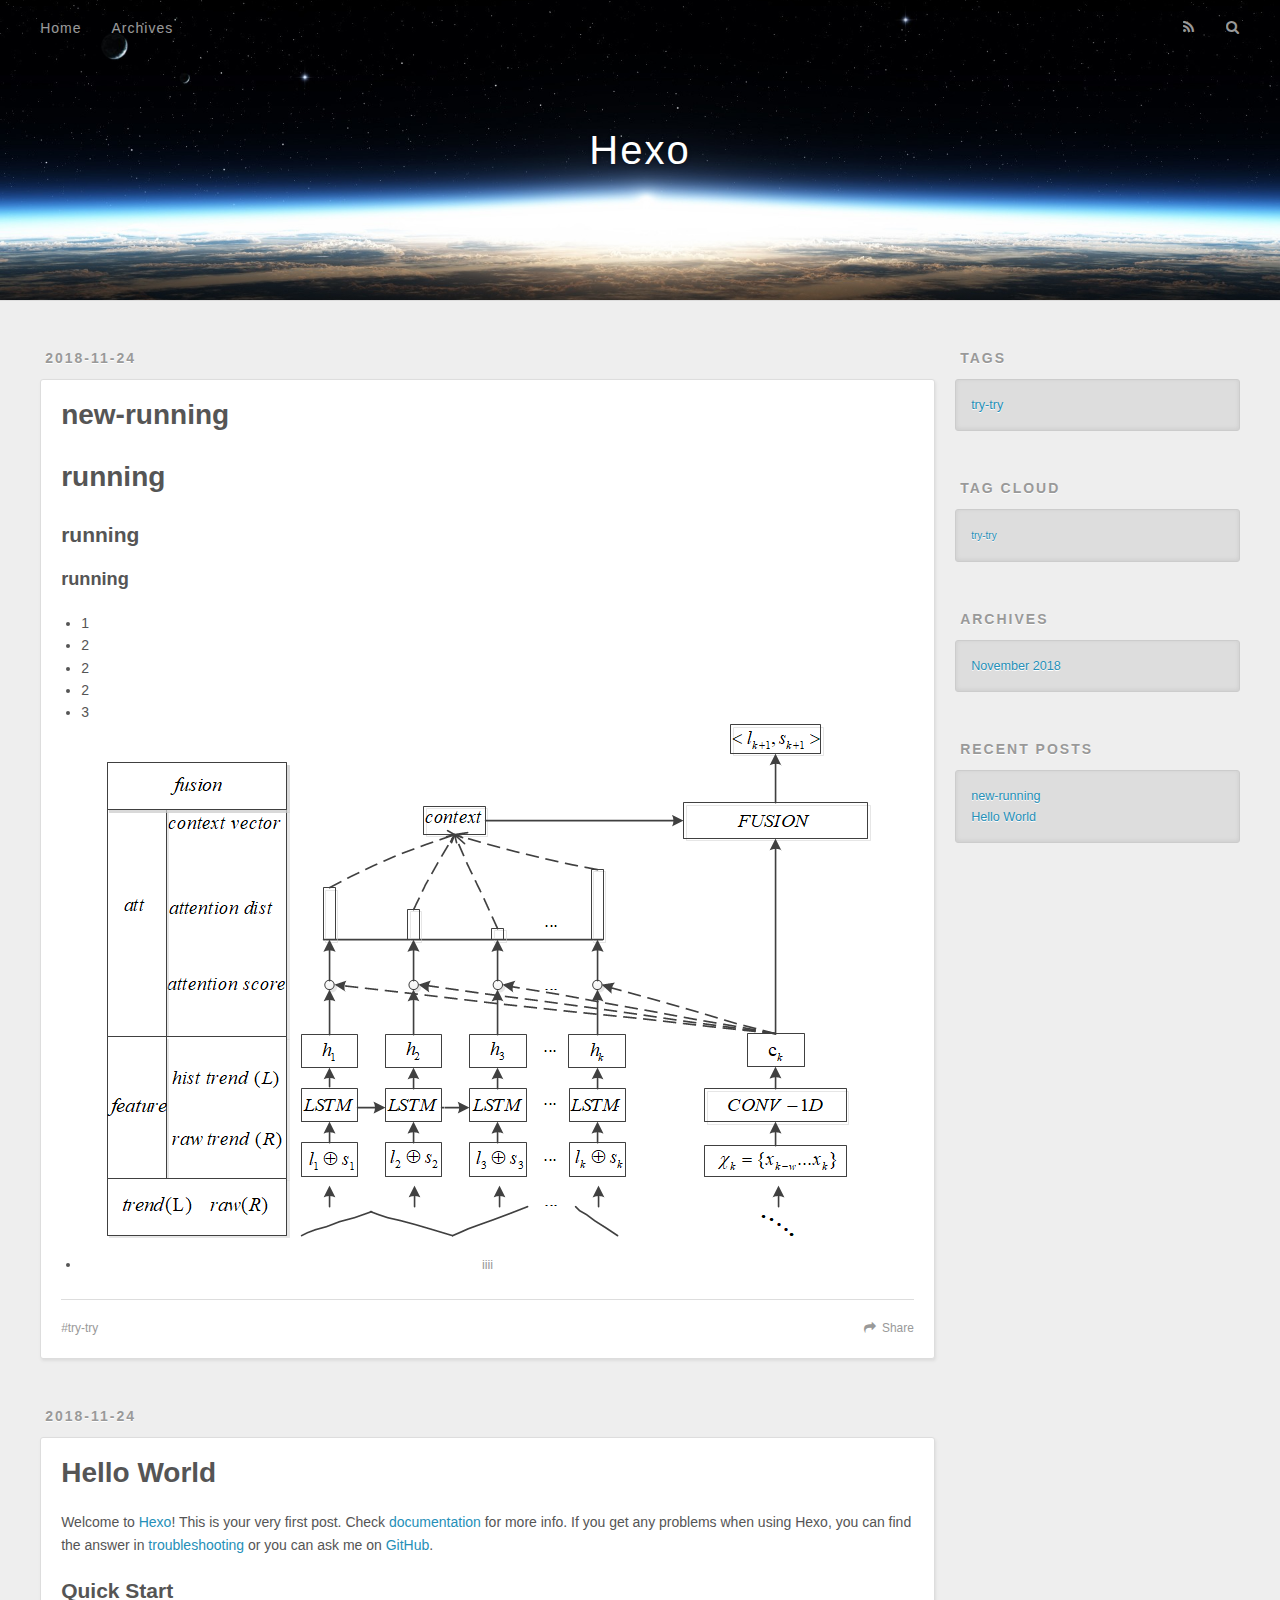
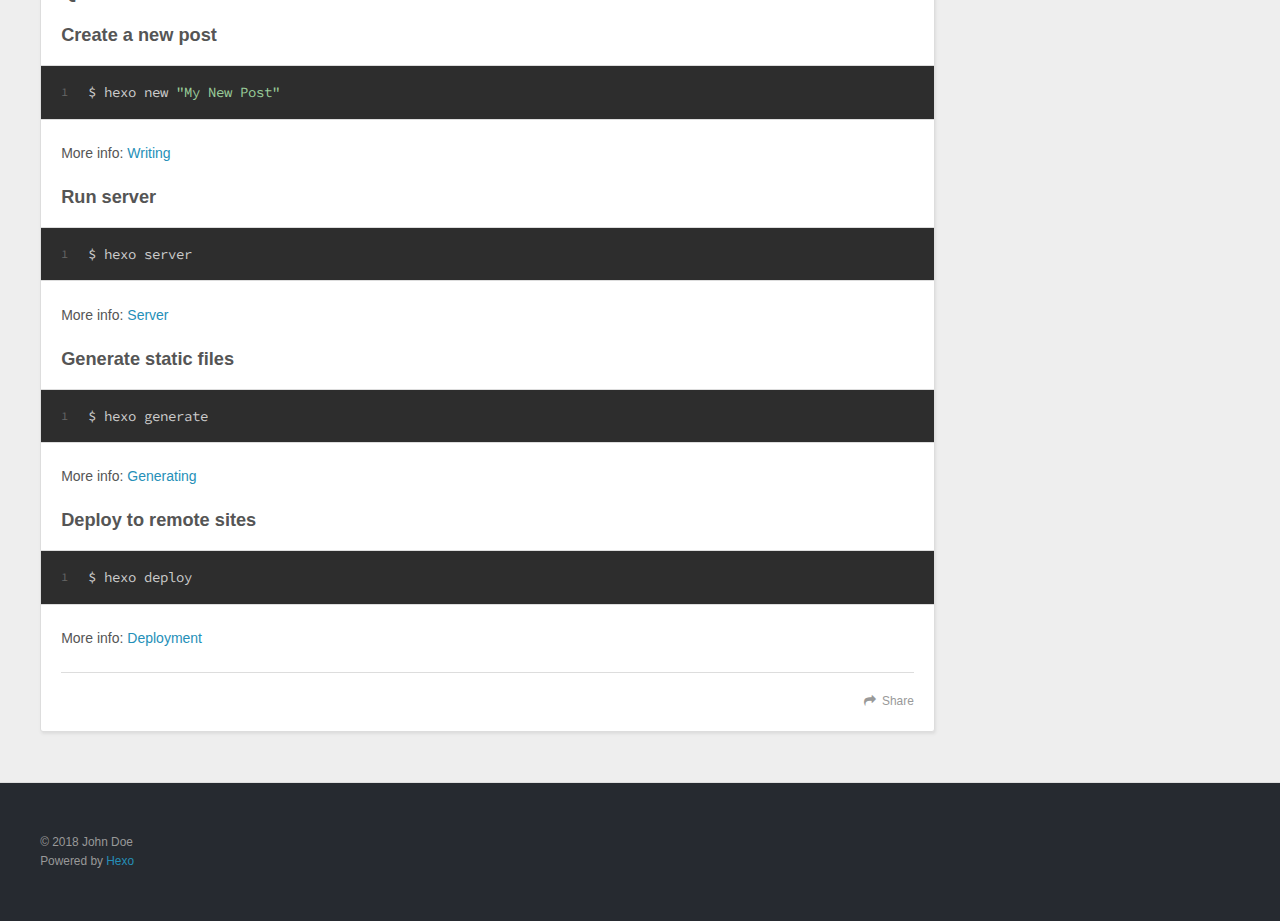
==== index.html @ 644a889e "Site updated: 2018-11-24 15:01:43" ====
<!DOCTYPE html>
<html>
<head><meta name="generator" content="Hexo 3.8.0">
  <meta charset="utf-8">
  

  
  <title>Hexo</title>
  <meta name="viewport" content="width=device-width, initial-scale=1, maximum-scale=1">
  <meta property="og:type" content="website">
<meta property="og:title" content="Hexo">
<meta property="og:url" content="http://yoursite.com/index.html">
<meta property="og:site_name" content="Hexo">
<meta property="og:locale" content="default">
<meta name="twitter:card" content="summary">
<meta name="twitter:title" content="Hexo">
  
    <link rel="alternate" href="/atom.xml" title="Hexo" type="application/atom+xml">
  
  
    <link rel="icon" href="/favicon.png">
  
  
    <link href="//fonts.googleapis.com/css?family=Source+Code+Pro" rel="stylesheet" type="text/css">
  
  <link rel="stylesheet" href="/css/style.css">
</head>
</html>
<body>
  <div id="container">
    <div id="wrap">
      <header id="header">
  <div id="banner"></div>
  <div id="header-outer" class="outer">
    <div id="header-title" class="inner">
      <h1 id="logo-wrap">
        <a href="/" id="logo">Hexo</a>
      </h1>
      
    </div>
    <div id="header-inner" class="inner">
      <nav id="main-nav">
        <a id="main-nav-toggle" class="nav-icon"></a>
        
          <a class="main-nav-link" href="/">Home</a>
        
          <a class="main-nav-link" href="/archives">Archives</a>
        
      </nav>
      <nav id="sub-nav">
        
          <a id="nav-rss-link" class="nav-icon" href="/atom.xml" title="RSS Feed"></a>
        
        <a id="nav-search-btn" class="nav-icon" title="Search"></a>
      </nav>
      <div id="search-form-wrap">
        <form action="//google.com/search" method="get" accept-charset="UTF-8" class="search-form"><input type="search" name="q" class="search-form-input" placeholder="Search"><button type="submit" class="search-form-submit">&#xF002;</button><input type="hidden" name="sitesearch" value="http://yoursite.com"></form>
      </div>
    </div>
  </div>
</header>
      <div class="outer">
        <section id="main">
  
    <article id="post-new-running" class="article article-type-post" itemscope="" itemprop="blogPost">
  <div class="article-meta">
    <a href="/2018/11/24/new-running/" class="article-date">
  <time datetime="2018-11-24T06:14:27.000Z" itemprop="datePublished">2018-11-24</time>
</a>
    
  </div>
  <div class="article-inner">
    
    
      <header class="article-header">
        
  
    <h1 itemprop="name">
      <a class="article-title" href="/2018/11/24/new-running/">new-running</a>
    </h1>
  

      </header>
    
    <div class="article-entry" itemprop="articleBody">
      
        <h1 id="running"><a href="#running" class="headerlink" title="running"></a>running</h1><h2 id="running-1"><a href="#running-1" class="headerlink" title="running"></a>running</h2><h3 id="running-2"><a href="#running-2" class="headerlink" title="running"></a>running</h3><ul>
<li>1</li>
<li>2</li>
<li>2</li>
<li>2</li>
<li>3</li>
<li><img src="/2018/11/24/new-running/att.png" alt="iiii"></li>
</ul>

      
    </div>
    <footer class="article-footer">
      <a data-url="http://yoursite.com/2018/11/24/new-running/" data-id="cjov2umuz0001p4ugz2yi3g2b" class="article-share-link">Share</a>
      
      
  <ul class="article-tag-list"><li class="article-tag-list-item"><a class="article-tag-list-link" href="/tags/try-try/">try-try</a></li></ul>

    </footer>
  </div>
  
</article>


  
    <article id="post-hello-world" class="article article-type-post" itemscope="" itemprop="blogPost">
  <div class="article-meta">
    <a href="/2018/11/24/hello-world/" class="article-date">
  <time datetime="2018-11-24T05:50:45.424Z" itemprop="datePublished">2018-11-24</time>
</a>
    
  </div>
  <div class="article-inner">
    
    
      <header class="article-header">
        
  
    <h1 itemprop="name">
      <a class="article-title" href="/2018/11/24/hello-world/">Hello World</a>
    </h1>
  

      </header>
    
    <div class="article-entry" itemprop="articleBody">
      
        <p>Welcome to <a href="https://hexo.io/" target="_blank" rel="noopener">Hexo</a>! This is your very first post. Check <a href="https://hexo.io/docs/" target="_blank" rel="noopener">documentation</a> for more info. If you get any problems when using Hexo, you can find the answer in <a href="https://hexo.io/docs/troubleshooting.html" target="_blank" rel="noopener">troubleshooting</a> or you can ask me on <a href="https://github.com/hexojs/hexo/issues" target="_blank" rel="noopener">GitHub</a>.</p>
<h2 id="Quick-Start"><a href="#Quick-Start" class="headerlink" title="Quick Start"></a>Quick Start</h2><h3 id="Create-a-new-post"><a href="#Create-a-new-post" class="headerlink" title="Create a new post"></a>Create a new post</h3><figure class="highlight bash"><table><tr><td class="gutter"><pre><span class="line">1</span><br></pre></td><td class="code"><pre><span class="line">$ hexo new <span class="string">"My New Post"</span></span><br></pre></td></tr></table></figure>
<p>More info: <a href="https://hexo.io/docs/writing.html" target="_blank" rel="noopener">Writing</a></p>
<h3 id="Run-server"><a href="#Run-server" class="headerlink" title="Run server"></a>Run server</h3><figure class="highlight bash"><table><tr><td class="gutter"><pre><span class="line">1</span><br></pre></td><td class="code"><pre><span class="line">$ hexo server</span><br></pre></td></tr></table></figure>
<p>More info: <a href="https://hexo.io/docs/server.html" target="_blank" rel="noopener">Server</a></p>
<h3 id="Generate-static-files"><a href="#Generate-static-files" class="headerlink" title="Generate static files"></a>Generate static files</h3><figure class="highlight bash"><table><tr><td class="gutter"><pre><span class="line">1</span><br></pre></td><td class="code"><pre><span class="line">$ hexo generate</span><br></pre></td></tr></table></figure>
<p>More info: <a href="https://hexo.io/docs/generating.html" target="_blank" rel="noopener">Generating</a></p>
<h3 id="Deploy-to-remote-sites"><a href="#Deploy-to-remote-sites" class="headerlink" title="Deploy to remote sites"></a>Deploy to remote sites</h3><figure class="highlight bash"><table><tr><td class="gutter"><pre><span class="line">1</span><br></pre></td><td class="code"><pre><span class="line">$ hexo deploy</span><br></pre></td></tr></table></figure>
<p>More info: <a href="https://hexo.io/docs/deployment.html" target="_blank" rel="noopener">Deployment</a></p>

      
    </div>
    <footer class="article-footer">
      <a data-url="http://yoursite.com/2018/11/24/hello-world/" data-id="cjov2umuv0000p4ugp56ipy16" class="article-share-link">Share</a>
      
      
    </footer>
  </div>
  
</article>


  


</section>
        
          <aside id="sidebar">
  
    

  
    
  <div class="widget-wrap">
    <h3 class="widget-title">Tags</h3>
    <div class="widget">
      <ul class="tag-list"><li class="tag-list-item"><a class="tag-list-link" href="/tags/try-try/">try-try</a></li></ul>
    </div>
  </div>


  
    
  <div class="widget-wrap">
    <h3 class="widget-title">Tag Cloud</h3>
    <div class="widget tagcloud">
      <a href="/tags/try-try/" style="font-size: 10px;">try-try</a>
    </div>
  </div>

  
    
  <div class="widget-wrap">
    <h3 class="widget-title">Archives</h3>
    <div class="widget">
      <ul class="archive-list"><li class="archive-list-item"><a class="archive-list-link" href="/archives/2018/11/">November 2018</a></li></ul>
    </div>
  </div>


  
    
  <div class="widget-wrap">
    <h3 class="widget-title">Recent Posts</h3>
    <div class="widget">
      <ul>
        
          <li>
            <a href="/2018/11/24/new-running/">new-running</a>
          </li>
        
          <li>
            <a href="/2018/11/24/hello-world/">Hello World</a>
          </li>
        
      </ul>
    </div>
  </div>

  
</aside>
        
      </div>
      <footer id="footer">
  
  <div class="outer">
    <div id="footer-info" class="inner">
      &copy; 2018 John Doe<br>
      Powered by <a href="http://hexo.io/" target="_blank">Hexo</a>
    </div>
  </div>
</footer>
    </div>
    <nav id="mobile-nav">
  
    <a href="/" class="mobile-nav-link">Home</a>
  
    <a href="/archives" class="mobile-nav-link">Archives</a>
  
</nav>
    

<script src="//ajax.googleapis.com/ajax/libs/jquery/2.0.3/jquery.min.js"></script>


  <link rel="stylesheet" href="/fancybox/jquery.fancybox.css">
  <script src="/fancybox/jquery.fancybox.pack.js"></script>


<script src="/js/script.js"></script>



  </div>
</body>
</html>
---- css/style.css ----
body {
  width: 100%;
}
body:before,
body:after {
  content: "";
  display: table;
}
body:after {
  clear: both;
}
html,
body,
div,
span,
applet,
object,
iframe,
h1,
h2,
h3,
h4,
h5,
h6,
p,
blockquote,
pre,
a,
abbr,
acronym,
address,
big,
cite,
code,
del,
dfn,
em,
img,
ins,
kbd,
q,
s,
samp,
small,
strike,
strong,
sub,
sup,
tt,
var,
dl,
dt,
dd,
ol,
ul,
li,
fieldset,
form,
label,
legend,
table,
caption,
tbody,
tfoot,
thead,
tr,
th,
td {
  margin: 0;
  padding: 0;
  border: 0;
  outline: 0;
  font-weight: inherit;
  font-style: inherit;
  font-family: inherit;
  font-size: 100%;
  vertical-align: baseline;
}
body {
  line-height: 1;
  color: #000;
  background: #fff;
}
ol,
ul {
  list-style: none;
}
table {
  border-collapse: separate;
  border-spacing: 0;
  vertical-align: middle;
}
caption,
th,
td {
  text-align: left;
  font-weight: normal;
  vertical-align: middle;
}
a img {
  border: none;
}
input,
button {
  margin: 0;
  padding: 0;
}
input::-moz-focus-inner,
button::-moz-focus-inner {
  border: 0;
  padding: 0;
}
@font-face {
  font-family: FontAwesome;
  font-style: normal;
  font-weight: normal;
  src: url("fonts/fontawesome-webfont.eot?v=#4.0.3");
  src: url("fonts/fontawesome-webfont.eot?#iefix&v=#4.0.3") format("embedded-opentype"), url("fonts/fontawesome-webfont.woff?v=#4.0.3") format("woff"), url("fonts/fontawesome-webfont.ttf?v=#4.0.3") format("truetype"), url("fonts/fontawesome-webfont.svg#fontawesomeregular?v=#4.0.3") format("svg");
}
html,
body,
#container {
  height: 100%;
}
body {
  background: #eee;
  font: 14px -apple-system, BlinkMacSystemFont, "Segoe UI", "Roboto", "Oxygen", "Ubuntu", "Cantarell", "Fira Sans", "Droid Sans", "Helvetica Neue", sans-serif;
  -webkit-text-size-adjust: 100%;
}
.outer {
  max-width: 1220px;
  margin: 0 auto;
  padding: 0 20px;
}
.outer:before,
.outer:after {
  content: "";
  display: table;
}
.outer:after {
  clear: both;
}
.inner {
  display: inline;
  float: left;
  width: 98.33333333333333%;
  margin: 0 0.833333333333333%;
}
.left,
.alignleft {
  float: left;
}
.right,
.alignright {
  float: right;
}
.clear {
  clear: both;
}
#container {
  position: relative;
}
.mobile-nav-on {
  overflow: hidden;
}
#wrap {
  height: 100%;
  width: 100%;
  position: absolute;
  top: 0;
  left: 0;
  -webkit-transition: 0.2s ease-out;
  -moz-transition: 0.2s ease-out;
  -ms-transition: 0.2s ease-out;
  transition: 0.2s ease-out;
  z-index: 1;
  background: #eee;
}
.mobile-nav-on #wrap {
  left: 280px;
}
@media screen and (min-width: 768px) {
  #main {
    display: inline;
    float: left;
    width: 73.33333333333333%;
    margin: 0 0.833333333333333%;
  }
}
.article-date,
.article-category-link,
.archive-year,
.widget-title {
  text-decoration: none;
  text-transform: uppercase;
  letter-spacing: 2px;
  color: #999;
  margin-bottom: 1em;
  margin-left: 5px;
  line-height: 1em;
  text-shadow: 0 1px #fff;
  font-weight: bold;
}
.article-inner,
.archive-article-inner {
  background: #fff;
  -webkit-box-shadow: 1px 2px 3px #ddd;
  box-shadow: 1px 2px 3px #ddd;
  border: 1px solid #ddd;
  border-radius: 3px;
}
.article-entry h1,
.widget h1 {
  font-size: 2em;
}
.article-entry h2,
.widget h2 {
  font-size: 1.5em;
}
.article-entry h3,
.widget h3 {
  font-size: 1.3em;
}
.article-entry h4,
.widget h4 {
  font-size: 1.2em;
}
.article-entry h5,
.widget h5 {
  font-size: 1em;
}
.article-entry h6,
.widget h6 {
  font-size: 1em;
  color: #999;
}
.article-entry hr,
.widget hr {
  border: 1px dashed #ddd;
}
.article-entry strong,
.widget strong {
  font-weight: bold;
}
.article-entry em,
.widget em,
.article-entry cite,
.widget cite {
  font-style: italic;
}
.article-entry sup,
.widget sup,
.article-entry sub,
.widget sub {
  font-size: 0.75em;
  line-height: 0;
  position: relative;
  vertical-align: baseline;
}
.article-entry sup,
.widget sup {
  top: -0.5em;
}
.article-entry sub,
.widget sub {
  bottom: -0.2em;
}
.article-entry small,
.widget small {
  font-size: 0.85em;
}
.article-entry acronym,
.widget acronym,
.article-entry abbr,
.widget abbr {
  border-bottom: 1px dotted;
}
.article-entry ul,
.widget ul,
.article-entry ol,
.widget ol,
.article-entry dl,
.widget dl {
  margin: 0 20px;
  line-height: 1.6em;
}
.article-entry ul ul,
.widget ul ul,
.article-entry ol ul,
.widget ol ul,
.article-entry ul ol,
.widget ul ol,
.article-entry ol ol,
.widget ol ol {
  margin-top: 0;
  margin-bottom: 0;
}
.article-entry ul,
.widget ul {
  list-style: disc;
}
.article-entry ol,
.widget ol {
  list-style: decimal;
}
.article-entry dt,
.widget dt {
  font-weight: bold;
}
#header {
  height: 300px;
  position: relative;
  border-bottom: 1px solid #ddd;
}
#header:before,
#header:after {
  content: "";
  position: absolute;
  left: 0;
  right: 0;
  height: 40px;
}
#header:before {
  top: 0;
  background: -webkit-linear-gradient(rgba(0,0,0,0.2), transparent);
  background: -moz-linear-gradient(rgba(0,0,0,0.2), transparent);
  background: -ms-linear-gradient(rgba(0,0,0,0.2), transparent);
  background: linear-gradient(rgba(0,0,0,0.2), transparent);
}
#header:after {
  bottom: 0;
  background: -webkit-linear-gradient(transparent, rgba(0,0,0,0.2));
  background: -moz-linear-gradient(transparent, rgba(0,0,0,0.2));
  background: -ms-linear-gradient(transparent, rgba(0,0,0,0.2));
  background: linear-gradient(transparent, rgba(0,0,0,0.2));
}
#header-outer {
  height: 100%;
  position: relative;
}
#header-inner {
  position: relative;
  overflow: hidden;
}
#banner {
  position: absolute;
  top: 0;
  left: 0;
  width: 100%;
  height: 100%;
  background: url("images/banner.jpg") center #000;
  -webkit-background-size: cover;
  -moz-background-size: cover;
  background-size: cover;
  z-index: -1;
}
#header-title {
  text-align: center;
  height: 40px;
  position: absolute;
  top: 50%;
  left: 0;
  margin-top: -20px;
}
#logo,
#subtitle {
  text-decoration: none;
  color: #fff;
  font-weight: 300;
  text-shadow: 0 1px 4px rgba(0,0,0,0.3);
}
#logo {
  font-size: 40px;
  line-height: 40px;
  letter-spacing: 2px;
}
#subtitle {
  font-size: 16px;
  line-height: 16px;
  letter-spacing: 1px;
}
#subtitle-wrap {
  margin-top: 16px;
}
#main-nav {
  float: left;
  margin-left: -15px;
}
.nav-icon,
.main-nav-link {
  float: left;
  color: #fff;
  opacity: 0.6;
  text-decoration: none;
  text-shadow: 0 1px rgba(0,0,0,0.2);
  -webkit-transition: opacity 0.2s;
  -moz-transition: opacity 0.2s;
  -ms-transition: opacity 0.2s;
  transition: opacity 0.2s;
  display: block;
  padding: 20px 15px;
}
.nav-icon:hover,
.main-nav-link:hover {
  opacity: 1;
}
.nav-icon {
  font-family: FontAwesome;
  text-align: center;
  font-size: 14px;
  width: 14px;
  height: 14px;
  padding: 20px 15px;
  position: relative;
  cursor: pointer;
}
.main-nav-link {
  font-weight: 300;
  letter-spacing: 1px;
}
@media screen and (max-width: 479px) {
  .main-nav-link {
    display: none;
  }
}
#main-nav-toggle {
  display: none;
}
#main-nav-toggle:before {
  content: "\f0c9";
}
@media screen and (max-width: 479px) {
  #main-nav-toggle {
    display: block;
  }
}
#sub-nav {
  float: right;
  margin-right: -15px;
}
#nav-rss-link:before {
  content: "\f09e";
}
#nav-search-btn:before {
  content: "\f002";
}
#search-form-wrap {
  position: absolute;
  top: 15px;
  width: 150px;
  height: 30px;
  right: -150px;
  opacity: 0;
  -webkit-transition: 0.2s ease-out;
  -moz-transition: 0.2s ease-out;
  -ms-transition: 0.2s ease-out;
  transition: 0.2s ease-out;
}
#search-form-wrap.on {
  opacity: 1;
  right: 0;
}
@media screen and (max-width: 479px) {
  #search-form-wrap {
    width: 100%;
    right: -100%;
  }
}
.search-form {
  position: absolute;
  top: 0;
  left: 0;
  right: 0;
  background: #fff;
  padding: 5px 15px;
  border-radius: 15px;
  -webkit-box-shadow: 0 0 10px rgba(0,0,0,0.3);
  box-shadow: 0 0 10px rgba(0,0,0,0.3);
}
.search-form-input {
  border: none;
  background: none;
  color: #555;
  width: 100%;
  font: 13px -apple-system, BlinkMacSystemFont, "Segoe UI", "Roboto", "Oxygen", "Ubuntu", "Cantarell", "Fira Sans", "Droid Sans", "Helvetica Neue", sans-serif;
  outline: none;
}
.search-form-input::-webkit-search-results-decoration,
.search-form-input::-webkit-search-cancel-button {
  -webkit-appearance: none;
}
.search-form-submit {
  position: absolute;
  top: 50%;
  right: 10px;
  margin-top: -7px;
  font: 13px FontAwesome;
  border: none;
  background: none;
  color: #bbb;
  cursor: pointer;
}
.search-form-submit:hover,
.search-form-submit:focus {
  color: #777;
}
.article {
  margin: 50px 0;
}
.article-inner {
  overflow: hidden;
}
.article-meta:before,
.article-meta:after {
  content: "";
  display: table;
}
.article-meta:after {
  clear: both;
}
.article-date {
  float: left;
}
.article-category {
  float: left;
  line-height: 1em;
  color: #ccc;
  text-shadow: 0 1px #fff;
  margin-left: 8px;
}
.article-category:before {
  content: "\2022";
}
.article-category-link {
  margin: 0 12px 1em;
}
.article-header {
  padding: 20px 20px 0;
}
.article-title {
  text-decoration: none;
  font-size: 2em;
  font-weight: bold;
  color: #555;
  line-height: 1.1em;
  -webkit-transition: color 0.2s;
  -moz-transition: color 0.2s;
  -ms-transition: color 0.2s;
  transition: color 0.2s;
}
a.article-title:hover {
  color: #258fb8;
}
.article-entry {
  color: #555;
  padding: 0 20px;
}
.article-entry:before,
.article-entry:after {
  content: "";
  display: table;
}
.article-entry:after {
  clear: both;
}
.article-entry p,
.article-entry table {
  line-height: 1.6em;
  margin: 1.6em 0;
}
.article-entry h1,
.article-entry h2,
.article-entry h3,
.article-entry h4,
.article-entry h5,
.article-entry h6 {
  font-weight: bold;
}
.article-entry h1,
.article-entry h2,
.article-entry h3,
.article-entry h4,
.article-entry h5,
.article-entry h6 {
  line-height: 1.1em;
  margin: 1.1em 0;
}
.article-entry a {
  color: #258fb8;
  text-decoration: none;
}
.article-entry a:hover {
  text-decoration: underline;
}
.article-entry ul,
.article-entry ol,
.article-entry dl {
  margin-top: 1.6em;
  margin-bottom: 1.6em;
}
.article-entry img,
.article-entry video {
  max-width: 100%;
  height: auto;
  display: block;
  margin: auto;
}
.article-entry iframe {
  border: none;
}
.article-entry table {
  width: 100%;
  border-collapse: collapse;
  border-spacing: 0;
}
.article-entry th {
  font-weight: bold;
  border-bottom: 3px solid #ddd;
  padding-bottom: 0.5em;
}
.article-entry td {
  border-bottom: 1px solid #ddd;
  padding: 10px 0;
}
.article-entry blockquote {
  font-family: Georgia, "Times New Roman", serif;
  font-size: 1.4em;
  margin: 1.6em 20px;
  text-align: center;
}
.article-entry blockquote footer {
  font-size: 14px;
  margin: 1.6em 0;
  font-family: -apple-system, BlinkMacSystemFont, "Segoe UI", "Roboto", "Oxygen", "Ubuntu", "Cantarell", "Fira Sans", "Droid Sans", "Helvetica Neue", sans-serif;
}
.article-entry blockquote footer cite:before {
  content: "—";
  padding: 0 0.5em;
}
.article-entry .pullquote {
  text-align: left;
  width: 45%;
  margin: 0;
}
.article-entry .pullquote.left {
  margin-left: 0.5em;
  margin-right: 1em;
}
.article-entry .pullquote.right {
  margin-right: 0.5em;
  margin-left: 1em;
}
.article-entry .caption {
  color: #999;
  display: block;
  font-size: 0.9em;
  margin-top: 0.5em;
  position: relative;
  text-align: center;
}
.article-entry .video-container {
  position: relative;
  padding-top: 56.25%;
  height: 0;
  overflow: hidden;
}
.article-entry .video-container iframe,
.article-entry .video-container object,
.article-entry .video-container embed {
  position: absolute;
  top: 0;
  left: 0;
  width: 100%;
  height: 100%;
  margin-top: 0;
}
.article-more-link a {
  display: inline-block;
  line-height: 1em;
  padding: 6px 15px;
  border-radius: 15px;
  background: #eee;
  color: #999;
  text-shadow: 0 1px #fff;
  text-decoration: none;
}
.article-more-link a:hover {
  background: #258fb8;
  color: #fff;
  text-decoration: none;
  text-shadow: 0 1px #1e7293;
}
.article-footer {
  font-size: 0.85em;
  line-height: 1.6em;
  border-top: 1px solid #ddd;
  padding-top: 1.6em;
  margin: 0 20px 20px;
}
.article-footer:before,
.article-footer:after {
  content: "";
  display: table;
}
.article-footer:after {
  clear: both;
}
.article-footer a {
  color: #999;
  text-decoration: none;
}
.article-footer a:hover {
  color: #555;
}
.article-tag-list-item {
  float: left;
  margin-right: 10px;
}
.article-tag-list-link:before {
  content: "#";
}
.article-comment-link {
  float: right;
}
.article-comment-link:before {
  content: "\f075";
  font-family: FontAwesome;
  padding-right: 8px;
}
.article-share-link {
  cursor: pointer;
  float: right;
  margin-left: 20px;
}
.article-share-link:before {
  content: "\f064";
  font-family: FontAwesome;
  padding-right: 6px;
}
#article-nav {
  position: relative;
}
#article-nav:before,
#article-nav:after {
  content: "";
  display: table;
}
#article-nav:after {
  clear: both;
}
@media screen and (min-width: 768px) {
  #article-nav {
    margin: 50px 0;
  }
  #article-nav:before {
    width: 8px;
    height: 8px;
    position: absolute;
    top: 50%;
    left: 50%;
    margin-top: -4px;
    margin-left: -4px;
    content: "";
    border-radius: 50%;
    background: #ddd;
    -webkit-box-shadow: 0 1px 2px #fff;
    box-shadow: 0 1px 2px #fff;
  }
}
.article-nav-link-wrap {
  text-decoration: none;
  text-shadow: 0 1px #fff;
  color: #999;
  -webkit-box-sizing: border-box;
  -moz-box-sizing: border-box;
  box-sizing: border-box;
  margin-top: 50px;
  text-align: center;
  display: block;
}
.article-nav-link-wrap:hover {
  color: #555;
}
@media screen and (min-width: 768px) {
  .article-nav-link-wrap {
    width: 50%;
    margin-top: 0;
  }
}
@media screen and (min-width: 768px) {
  #article-nav-newer {
    float: left;
    text-align: right;
    padding-right: 20px;
  }
}
@media screen and (min-width: 768px) {
  #article-nav-older {
    float: right;
    text-align: left;
    padding-left: 20px;
  }
}
.article-nav-caption {
  text-transform: uppercase;
  letter-spacing: 2px;
  color: #ddd;
  line-height: 1em;
  font-weight: bold;
}
#article-nav-newer .article-nav-caption {
  margin-right: -2px;
}
.article-nav-title {
  font-size: 0.85em;
  line-height: 1.6em;
  margin-top: 0.5em;
}
.article-share-box {
  position: absolute;
  display: none;
  background: #fff;
  -webkit-box-shadow: 1px 2px 10px rgba(0,0,0,0.2);
  box-shadow: 1px 2px 10px rgba(0,0,0,0.2);
  border-radius: 3px;
  margin-left: -145px;
  overflow: hidden;
  z-index: 1;
}
.article-share-box.on {
  display: block;
}
.article-share-input {
  width: 100%;
  background: none;
  -webkit-box-sizing: border-box;
  -moz-box-sizing: border-box;
  box-sizing: border-box;
  font: 14px -apple-system, BlinkMacSystemFont, "Segoe UI", "Roboto", "Oxygen", "Ubuntu", "Cantarell", "Fira Sans", "Droid Sans", "Helvetica Neue", sans-serif;
  padding: 0 15px;
  color: #555;
  outline: none;
  border: 1px solid #ddd;
  border-radius: 3px 3px 0 0;
  height: 36px;
  line-height: 36px;
}
.article-share-links {
  background: #eee;
}
.article-share-links:before,
.article-share-links:after {
  content: "";
  display: table;
}
.article-share-links:after {
  clear: both;
}
.article-share-twitter,
.article-share-facebook,
.article-share-pinterest,
.article-share-google {
  width: 50px;
  height: 36px;
  display: block;
  float: left;
  position: relative;
  color: #999;
  text-shadow: 0 1px #fff;
}
.article-share-twitter:before,
.article-share-facebook:before,
.article-share-pinterest:before,
.article-share-google:before {
  font-size: 20px;
  font-family: FontAwesome;
  width: 20px;
  height: 20px;
  position: absolute;
  top: 50%;
  left: 50%;
  margin-top: -10px;
  margin-left: -10px;
  text-align: center;
}
.article-share-twitter:hover,
.article-share-facebook:hover,
.article-share-pinterest:hover,
.article-share-google:hover {
  color: #fff;
}
.article-share-twitter:before {
  content: "\f099";
}
.article-share-twitter:hover {
  background: #00aced;
  text-shadow: 0 1px #008abe;
}
.article-share-facebook:before {
  content: "\f09a";
}
.article-share-facebook:hover {
  background: #3b5998;
  text-shadow: 0 1px #2f477a;
}
.article-share-pinterest:before {
  content: "\f0d2";
}
.article-share-pinterest:hover {
  background: #cb2027;
  text-shadow: 0 1px #a21a1f;
}
.article-share-google:before {
  content: "\f0d5";
}
.article-share-google:hover {
  background: #dd4b39;
  text-shadow: 0 1px #be3221;
}
.article-gallery {
  background: #000;
  position: relative;
}
.article-gallery-photos {
  position: relative;
  overflow: hidden;
}
.article-gallery-img {
  display: none;
  max-width: 100%;
}
.article-gallery-img:first-child {
  display: block;
}
.article-gallery-img.loaded {
  position: absolute;
  display: block;
}
.article-gallery-img img {
  display: block;
  max-width: 100%;
  margin: 0 auto;
}
#comments {
  background: #fff;
  -webkit-box-shadow: 1px 2px 3px #ddd;
  box-shadow: 1px 2px 3px #ddd;
  padding: 20px;
  border: 1px solid #ddd;
  border-radius: 3px;
  margin: 50px 0;
}
#comments a {
  color: #258fb8;
}
.archives-wrap {
  margin: 50px 0;
}
.archives:before,
.archives:after {
  content: "";
  display: table;
}
.archives:after {
  clear: both;
}
.archive-year-wrap {
  margin-bottom: 1em;
}
.archives {
  -webkit-column-gap: 10px;
  -moz-column-gap: 10px;
  column-gap: 10px;
}
@media screen and (min-width: 480px) and (max-width: 767px) {
  .archives {
    -webkit-column-count: 2;
    -moz-column-count: 2;
    column-count: 2;
  }
}
@media screen and (min-width: 768px) {
  .archives {
    -webkit-column-count: 3;
    -moz-column-count: 3;
    column-count: 3;
  }
}
.archive-article {
  -webkit-column-break-inside: avoid;
  page-break-inside: avoid;
  overflow: hidden;
  break-inside: avoid-column;
}
.archive-article-inner {
  padding: 10px;
  margin-bottom: 15px;
}
.archive-article-title {
  text-decoration: none;
  font-weight: bold;
  color: #555;
  -webkit-transition: color 0.2s;
  -moz-transition: color 0.2s;
  -ms-transition: color 0.2s;
  transition: color 0.2s;
  line-height: 1.6em;
}
.archive-article-title:hover {
  color: #258fb8;
}
.archive-article-footer {
  margin-top: 1em;
}
.archive-article-date {
  color: #999;
  text-decoration: none;
  font-size: 0.85em;
  line-height: 1em;
  margin-bottom: 0.5em;
  display: block;
}
#page-nav {
  margin: 50px auto;
  background: #fff;
  -webkit-box-shadow: 1px 2px 3px #ddd;
  box-shadow: 1px 2px 3px #ddd;
  border: 1px solid #ddd;
  border-radius: 3px;
  text-align: center;
  color: #999;
  overflow: hidden;
}
#page-nav:before,
#page-nav:after {
  content: "";
  display: table;
}
#page-nav:after {
  clear: both;
}
#page-nav a,
#page-nav span {
  padding: 10px 20px;
  line-height: 1;
  height: 2ex;
}
#page-nav a {
  color: #999;
  text-decoration: none;
}
#page-nav a:hover {
  background: #999;
  color: #fff;
}
#page-nav .prev {
  float: left;
}
#page-nav .next {
  float: right;
}
#page-nav .page-number {
  display: inline-block;
}
@media screen and (max-width: 479px) {
  #page-nav .page-number {
    display: none;
  }
}
#page-nav .current {
  color: #555;
  font-weight: bold;
}
#page-nav .space {
  color: #ddd;
}
#footer {
  background: #262a30;
  padding: 50px 0;
  border-top: 1px solid #ddd;
  color: #999;
}
#footer a {
  color: #258fb8;
  text-decoration: none;
}
#footer a:hover {
  text-decoration: underline;
}
#footer-info {
  line-height: 1.6em;
  font-size: 0.85em;
}
.article-entry pre,
.article-entry .highlight {
  background: #2d2d2d;
  margin: 0 -20px;
  padding: 15px 20px;
  border-style: solid;
  border-color: #ddd;
  border-width: 1px 0;
  overflow: auto;
  color: #ccc;
  line-height: 22.400000000000002px;
}
.article-entry .highlight .gutter pre,
.article-entry .gist .gist-file .gist-data .line-numbers {
  color: #666;
  font-size: 0.85em;
}
.article-entry pre,
.article-entry code {
  font-family: "Source Code Pro", Consolas, Monaco, Menlo, Consolas, monospace;
}
.article-entry code {
  background: #eee;
  text-shadow: 0 1px #fff;
  padding: 0 0.3em;
}
.article-entry pre code {
  background: none;
  text-shadow: none;
  padding: 0;
}
.article-entry .highlight pre {
  border: none;
  margin: 0;
  padding: 0;
}
.article-entry .highlight table {
  margin: 0;
  width: auto;
}
.article-entry .highlight td {
  border: none;
  padding: 0;
}
.article-entry .highlight figcaption {
  font-size: 0.85em;
  color: #999;
  line-height: 1em;
  margin-bottom: 1em;
}
.article-entry .highlight figcaption:before,
.article-entry .highlight figcaption:after {
  content: "";
  display: table;
}
.article-entry .highlight figcaption:after {
  clear: both;
}
.article-entry .highlight figcaption a {
  float: right;
}
.article-entry .highlight .gutter pre {
  text-align: right;
  padding-right: 20px;
}
.article-entry .highlight .line {
  height: 22.400000000000002px;
}
.article-entry .highlight .line.marked {
  background: #515151;
}
.article-entry .gist {
  margin: 0 -20px;
  border-style: solid;
  border-color: #ddd;
  border-width: 1px 0;
  background: #2d2d2d;
  padding: 15px 20px 15px 0;
}
.article-entry .gist .gist-file {
  border: none;
  font-family: "Source Code Pro", Consolas, Monaco, Menlo, Consolas, monospace;
  margin: 0;
}
.article-entry .gist .gist-file .gist-data {
  background: none;
  border: none;
}
.article-entry .gist .gist-file .gist-data .line-numbers {
  background: none;
  border: none;
  padding: 0 20px 0 0;
}
.article-entry .gist .gist-file .gist-data .line-data {
  padding: 0 !important;
}
.article-entry .gist .gist-file .highlight {
  margin: 0;
  padding: 0;
  border: none;
}
.article-entry .gist .gist-file .gist-meta {
  background: #2d2d2d;
  color: #999;
  font: 0.85em -apple-system, BlinkMacSystemFont, "Segoe UI", "Roboto", "Oxygen", "Ubuntu", "Cantarell", "Fira Sans", "Droid Sans", "Helvetica Neue", sans-serif;
  text-shadow: 0 0;
  padding: 0;
  margin-top: 1em;
  margin-left: 20px;
}
.article-entry .gist .gist-file .gist-meta a {
  color: #258fb8;
  font-weight: normal;
}
.article-entry .gist .gist-file .gist-meta a:hover {
  text-decoration: underline;
}
pre .comment,
pre .title {
  color: #999;
}
pre .variable,
pre .attribute,
pre .tag,
pre .regexp,
pre .ruby .constant,
pre .xml .tag .title,
pre .xml .pi,
pre .xml .doctype,
pre .html .doctype,
pre .css .id,
pre .css .class,
pre .css .pseudo {
  color: #f2777a;
}
pre .number,
pre .preprocessor,
pre .built_in,
pre .literal,
pre .params,
pre .constant {
  color: #f99157;
}
pre .class,
pre .ruby .class .title,
pre .css .rules .attribute {
  color: #9c9;
}
pre .string,
pre .value,
pre .inheritance,
pre .header,
pre .ruby .symbol,
pre .xml .cdata {
  color: #9c9;
}
pre .css .hexcolor {
  color: #6cc;
}
pre .function,
pre .python .decorator,
pre .python .title,
pre .ruby .function .title,
pre .ruby .title .keyword,
pre .perl .sub,
pre .javascript .title,
pre .coffeescript .title {
  color: #69c;
}
pre .keyword,
pre .javascript .function {
  color: #c9c;
}
@media screen and (max-width: 479px) {
  #mobile-nav {
    position: absolute;
    top: 0;
    left: 0;
    width: 280px;
    height: 100%;
    background: #191919;
    border-right: 1px solid #fff;
  }
}
@media screen and (max-width: 479px) {
  .mobile-nav-link {
    display: block;
    color: #999;
    text-decoration: none;
    padding: 15px 20px;
    font-weight: bold;
  }
  .mobile-nav-link:hover {
    color: #fff;
  }
}
@media screen and (min-width: 768px) {
  #sidebar {
    display: inline;
    float: left;
    width: 23.333333333333332%;
    margin: 0 0.833333333333333%;
  }
}
.widget-wrap {
  margin: 50px 0;
}
.widget {
  color: #777;
  text-shadow: 0 1px #fff;
  background: #ddd;
  -webkit-box-shadow: 0 -1px 4px #ccc inset;
  box-shadow: 0 -1px 4px #ccc inset;
  border: 1px solid #ccc;
  padding: 15px;
  border-radius: 3px;
}
.widget a {
  color: #258fb8;
  text-decoration: none;
}
.widget a:hover {
  text-decoration: underline;
}
.widget ul ul,
.widget ol ul,
.widget dl ul,
.widget ul ol,
.widget ol ol,
.widget dl ol,
.widget ul dl,
.widget ol dl,
.widget dl dl {
  margin-left: 15px;
  list-style: disc;
}
.widget {
  line-height: 1.6em;
  word-wrap: break-word;
  font-size: 0.9em;
}
.widget ul,
.widget ol {
  list-style: none;
  margin: 0;
}
.widget ul ul,
.widget ol ul,
.widget ul ol,
.widget ol ol {
  margin: 0 20px;
}
.widget ul ul,
.widget ol ul {
  list-style: disc;
}
.widget ul ol,
.widget ol ol {
  list-style: decimal;
}
.category-list-count,
.tag-list-count,
.archive-list-count {
  padding-left: 5px;
  color: #999;
  font-size: 0.85em;
}
.category-list-count:before,
.tag-list-count:before,
.archive-list-count:before {
  content: "(";
}
.category-list-count:after,
.tag-list-count:after,
.archive-list-count:after {
  content: ")";
}
.tagcloud a {
  margin-right: 5px;
  display: inline-block;
}
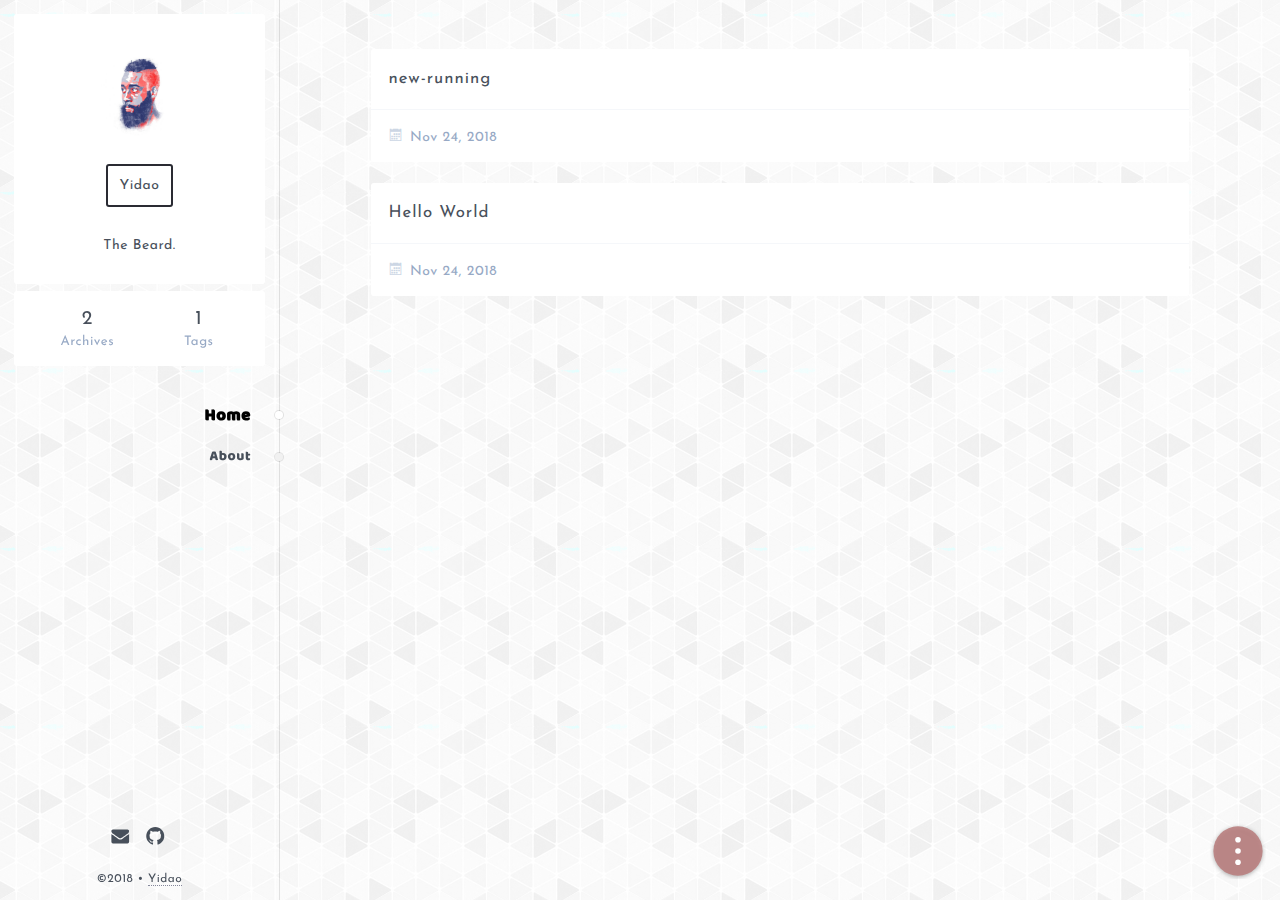
==== commit 5514e992: "Site updated: 2018-11-24 16:46:51" ====
--- a/index.html
+++ b/index.html
@@ -1,248 +1,31 @@
-<!DOCTYPE html>
-<html>
+<!doctype html>
+<html lang="en">
 <head><meta name="generator" content="Hexo 3.8.0">
-  <meta charset="utf-8">
-  
-
-  
-  <title>Hexo</title>
-  <meta name="viewport" content="width=device-width, initial-scale=1, maximum-scale=1">
-  <meta property="og:type" content="website">
-<meta property="og:title" content="Hexo">
-<meta property="og:url" content="http://yoursite.com/index.html">
-<meta property="og:site_name" content="Hexo">
+<meta charset="utf-8">
+<title>Yidao</title>
+<base href="/">
+<meta name="viewport" content="width=device-width, initial-scale=1, maximum-scale=1, user-scalable=0">
+<link rel="canonical" href="https://goyidao.github.io/">
+<link rel="icon" type="image/x-icon" href="/favicon.ico">
+<meta name="apple-mobile-web-app-capable" content="yes">
+<meta name="apple-mobile-web-app-status-bar-style" content="translucent">
+<meta property="og:type" content="website">
+<meta property="og:title" content="Yidao">
+<meta property="og:url" content="https://goyidao.github.io/index.html">
+<meta property="og:site_name" content="Yidao">
 <meta property="og:locale" content="default">
+<meta property="og:image" content="https://goyidao.github.io/avatar.jpg">
 <meta name="twitter:card" content="summary">
-<meta name="twitter:title" content="Hexo">
-  
-    <link rel="alternate" href="/atom.xml" title="Hexo" type="application/atom+xml">
-  
-  
-    <link rel="icon" href="/favicon.png">
-  
-  
-    <link href="//fonts.googleapis.com/css?family=Source+Code+Pro" rel="stylesheet" type="text/css">
-  
-  <link rel="stylesheet" href="/css/style.css">
+<meta name="twitter:title" content="Yidao">
+<meta name="twitter:image" content="https://goyidao.github.io/avatar.jpg">
+<link rel="stylesheet" href="/theme.f80459d9b8dbd2511aba.css">
+<link rel="stylesheet" href="/fonts.e15b7f98c5fa14803416.css">
+<link rel="stylesheet" href="/styles.33c538ae674b89d5ccc1.css">
+<script src="/config.5c98fb41e1ab82eebd90.js"></script>
 </head>
+<body>
+<is-root></is-root>
+<script src="/runtime.ec2944dd8b20ec099bf3.js"></script>
+<script src="/polyfills.d08f09f49682da52980e.js"></script>
+<script src="/main.ed840fafa9b7040ecb3a.en.js"></script></body>
 </html>
-<body>
-  <div id="container">
-    <div id="wrap">
-      <header id="header">
-  <div id="banner"></div>
-  <div id="header-outer" class="outer">
-    <div id="header-title" class="inner">
-      <h1 id="logo-wrap">
-        <a href="/" id="logo">Hexo</a>
-      </h1>
-      
-    </div>
-    <div id="header-inner" class="inner">
-      <nav id="main-nav">
-        <a id="main-nav-toggle" class="nav-icon"></a>
-        
-          <a class="main-nav-link" href="/">Home</a>
-        
-          <a class="main-nav-link" href="/archives">Archives</a>
-        
-      </nav>
-      <nav id="sub-nav">
-        
-          <a id="nav-rss-link" class="nav-icon" href="/atom.xml" title="RSS Feed"></a>
-        
-        <a id="nav-search-btn" class="nav-icon" title="Search"></a>
-      </nav>
-      <div id="search-form-wrap">
-        <form action="//google.com/search" method="get" accept-charset="UTF-8" class="search-form"><input type="search" name="q" class="search-form-input" placeholder="Search"><button type="submit" class="search-form-submit">&#xF002;</button><input type="hidden" name="sitesearch" value="http://yoursite.com"></form>
-      </div>
-    </div>
-  </div>
-</header>
-      <div class="outer">
-        <section id="main">
-  
-    <article id="post-new-running" class="article article-type-post" itemscope="" itemprop="blogPost">
-  <div class="article-meta">
-    <a href="/2018/11/24/new-running/" class="article-date">
-  <time datetime="2018-11-24T06:14:27.000Z" itemprop="datePublished">2018-11-24</time>
-</a>
-    
-  </div>
-  <div class="article-inner">
-    
-    
-      <header class="article-header">
-        
-  
-    <h1 itemprop="name">
-      <a class="article-title" href="/2018/11/24/new-running/">new-running</a>
-    </h1>
-  
-
-      </header>
-    
-    <div class="article-entry" itemprop="articleBody">
-      
-        <h1 id="running"><a href="#running" class="headerlink" title="running"></a>running</h1><h2 id="running-1"><a href="#running-1" class="headerlink" title="running"></a>running</h2><h3 id="running-2"><a href="#running-2" class="headerlink" title="running"></a>running</h3><ul>
-<li>1</li>
-<li>2</li>
-<li>2</li>
-<li>2</li>
-<li>3</li>
-<li><img src="/2018/11/24/new-running/att.png" alt="iiii"></li>
-</ul>
-
-      
-    </div>
-    <footer class="article-footer">
-      <a data-url="http://yoursite.com/2018/11/24/new-running/" data-id="cjov2umuz0001p4ugz2yi3g2b" class="article-share-link">Share</a>
-      
-      
-  <ul class="article-tag-list"><li class="article-tag-list-item"><a class="article-tag-list-link" href="/tags/try-try/">try-try</a></li></ul>
-
-    </footer>
-  </div>
-  
-</article>
-
-
-  
-    <article id="post-hello-world" class="article article-type-post" itemscope="" itemprop="blogPost">
-  <div class="article-meta">
-    <a href="/2018/11/24/hello-world/" class="article-date">
-  <time datetime="2018-11-24T05:50:45.424Z" itemprop="datePublished">2018-11-24</time>
-</a>
-    
-  </div>
-  <div class="article-inner">
-    
-    
-      <header class="article-header">
-        
-  
-    <h1 itemprop="name">
-      <a class="article-title" href="/2018/11/24/hello-world/">Hello World</a>
-    </h1>
-  
-
-      </header>
-    
-    <div class="article-entry" itemprop="articleBody">
-      
-        <p>Welcome to <a href="https://hexo.io/" target="_blank" rel="noopener">Hexo</a>! This is your very first post. Check <a href="https://hexo.io/docs/" target="_blank" rel="noopener">documentation</a> for more info. If you get any problems when using Hexo, you can find the answer in <a href="https://hexo.io/docs/troubleshooting.html" target="_blank" rel="noopener">troubleshooting</a> or you can ask me on <a href="https://github.com/hexojs/hexo/issues" target="_blank" rel="noopener">GitHub</a>.</p>
-<h2 id="Quick-Start"><a href="#Quick-Start" class="headerlink" title="Quick Start"></a>Quick Start</h2><h3 id="Create-a-new-post"><a href="#Create-a-new-post" class="headerlink" title="Create a new post"></a>Create a new post</h3><figure class="highlight bash"><table><tr><td class="gutter"><pre><span class="line">1</span><br></pre></td><td class="code"><pre><span class="line">$ hexo new <span class="string">"My New Post"</span></span><br></pre></td></tr></table></figure>
-<p>More info: <a href="https://hexo.io/docs/writing.html" target="_blank" rel="noopener">Writing</a></p>
-<h3 id="Run-server"><a href="#Run-server" class="headerlink" title="Run server"></a>Run server</h3><figure class="highlight bash"><table><tr><td class="gutter"><pre><span class="line">1</span><br></pre></td><td class="code"><pre><span class="line">$ hexo server</span><br></pre></td></tr></table></figure>
-<p>More info: <a href="https://hexo.io/docs/server.html" target="_blank" rel="noopener">Server</a></p>
-<h3 id="Generate-static-files"><a href="#Generate-static-files" class="headerlink" title="Generate static files"></a>Generate static files</h3><figure class="highlight bash"><table><tr><td class="gutter"><pre><span class="line">1</span><br></pre></td><td class="code"><pre><span class="line">$ hexo generate</span><br></pre></td></tr></table></figure>
-<p>More info: <a href="https://hexo.io/docs/generating.html" target="_blank" rel="noopener">Generating</a></p>
-<h3 id="Deploy-to-remote-sites"><a href="#Deploy-to-remote-sites" class="headerlink" title="Deploy to remote sites"></a>Deploy to remote sites</h3><figure class="highlight bash"><table><tr><td class="gutter"><pre><span class="line">1</span><br></pre></td><td class="code"><pre><span class="line">$ hexo deploy</span><br></pre></td></tr></table></figure>
-<p>More info: <a href="https://hexo.io/docs/deployment.html" target="_blank" rel="noopener">Deployment</a></p>
-
-      
-    </div>
-    <footer class="article-footer">
-      <a data-url="http://yoursite.com/2018/11/24/hello-world/" data-id="cjov2umuv0000p4ugp56ipy16" class="article-share-link">Share</a>
-      
-      
-    </footer>
-  </div>
-  
-</article>
-
-
-  
-
-
-</section>
-        
-          <aside id="sidebar">
-  
-    
-
-  
-    
-  <div class="widget-wrap">
-    <h3 class="widget-title">Tags</h3>
-    <div class="widget">
-      <ul class="tag-list"><li class="tag-list-item"><a class="tag-list-link" href="/tags/try-try/">try-try</a></li></ul>
-    </div>
-  </div>
-
-
-  
-    
-  <div class="widget-wrap">
-    <h3 class="widget-title">Tag Cloud</h3>
-    <div class="widget tagcloud">
-      <a href="/tags/try-try/" style="font-size: 10px;">try-try</a>
-    </div>
-  </div>
-
-  
-    
-  <div class="widget-wrap">
-    <h3 class="widget-title">Archives</h3>
-    <div class="widget">
-      <ul class="archive-list"><li class="archive-list-item"><a class="archive-list-link" href="/archives/2018/11/">November 2018</a></li></ul>
-    </div>
-  </div>
-
-
-  
-    
-  <div class="widget-wrap">
-    <h3 class="widget-title">Recent Posts</h3>
-    <div class="widget">
-      <ul>
-        
-          <li>
-            <a href="/2018/11/24/new-running/">new-running</a>
-          </li>
-        
-          <li>
-            <a href="/2018/11/24/hello-world/">Hello World</a>
-          </li>
-        
-      </ul>
-    </div>
-  </div>
-
-  
-</aside>
-        
-      </div>
-      <footer id="footer">
-  
-  <div class="outer">
-    <div id="footer-info" class="inner">
-      &copy; 2018 John Doe<br>
-      Powered by <a href="http://hexo.io/" target="_blank">Hexo</a>
-    </div>
-  </div>
-</footer>
-    </div>
-    <nav id="mobile-nav">
-  
-    <a href="/" class="mobile-nav-link">Home</a>
-  
-    <a href="/archives" class="mobile-nav-link">Archives</a>
-  
-</nav>
-    
-
-<script src="//ajax.googleapis.com/ajax/libs/jquery/2.0.3/jquery.min.js"></script>
-
-
-  <link rel="stylesheet" href="/fancybox/jquery.fancybox.css">
-  <script src="/fancybox/jquery.fancybox.pack.js"></script>
-
-
-<script src="/js/script.js"></script>
-
-
-
-  </div>
-</body>
-</html>--- a/theme.f80459d9b8dbd2511aba.css
+++ b/theme.f80459d9b8dbd2511aba.css
@@ -0,0 +1,3 @@
+body { background: url(/gplaypattern.png) #f5f7fa !important; }.page { max-width: 860px !important; }@media (max-width: 975px) {
+    .sidebar { background: url(/shattered-island.png) !important; }
+  }--- a/fonts.e15b7f98c5fa14803416.css
+++ b/fonts.e15b7f98c5fa14803416.css
@@ -0,0 +1 @@
+@font-face{font-weight:400;font-style:normal;font-family:Baloo Bhaijaan;src:local("Baloo Bhaijaan Regular"),local("BalooBhaijaan-Regular"),url([data-uri]) format("woff2");unicode-range:U+00??,U+0131,U+0152-0153,U+02c6,U+02da,U+02dc,U+2000-206f,U+2074,U+20ac,U+2212,U+2215}@font-face{font-weight:400;font-style:normal;font-family:Josefin Sans;src:local("Josefin Sans Regular"),local("JosefinSans-Regular"),url([data-uri]) format("woff2");unicode-range:U+00??,U+0131,U+0152-0153,U+02c6,U+02da,U+02dc,U+2000-206f,U+2074,U+20ac,U+2212,U+2215}@font-face{font-weight:300;font-style:normal;font-family:Montserrat;src:local("Montserrat Light"),local("Montserrat-Light"),url([data-uri]) format("woff2");unicode-range:U+00??,U+0131,U+0152-0153,U+02bb-02bc,U+02c6,U+02da,U+02dc,U+2000-206f,U+2074,U+20ac,U+2122,U+2191,U+2193,U+2212,U+2215,U+feff,U+fffd}@font-face{font-weight:400;font-style:normal;font-family:Inconsolata;src:local("Inconsolata Regular"),local("Inconsolata-Regular"),url([data-uri]) format("woff2");unicode-range:U+00??,U+0131,U+0152-0153,U+02bb-02bc,U+02c6,U+02da,U+02dc,U+2000-206f,U+2074,U+20ac,U+2122,U+2191,U+2193,U+2212,U+2215,U+feff,U+fffd}--- a/styles.33c538ae674b89d5ccc1.css
+++ b/styles.33c538ae674b89d5ccc1.css
@@ -0,0 +1 @@
+@charset "UTF-8";html{overflow:hidden;height:100%;font-size:14px}@media screen and (max-width:359px){html{font-size:12px}}*{box-sizing:border-box}body{overflow:hidden;margin:0;height:100%;background-color:#f1f4f9;color:#48505b;letter-spacing:.5px;font-family:Josefin Sans,"PingFang SC","Microsoft JhengHei","Microsoft YaHei",sans-serif;text-rendering:geometricPrecision;-webkit-font-smoothing:antialiased;-webkit-tap-highlight-color:transparent}h1,h2,h3,h4,h5,h6{letter-spacing:1px;font-weight:400;line-height:1.5}h1{font-size:1.8rem}h2{font-size:1.428rem}h3{font-size:1.286rem}h4{font-size:1.142rem}h5,h6{font-size:1rem}a{color:inherit;text-decoration:none;cursor:pointer}canvas,iframe{display:block;margin:auto;max-width:100%}img{max-width:100%}blockquote{margin:0;padding:0}table{border-spacing:0;border-collapse:collapse;font-size:inherit}td,th{padding:0}code,pre{font-size:95%;font-family:Inconsolata,Consolas,courier,monospace,"PingFang SC","Microsoft JhengHei","Microsoft YaHei",sans-serif;-webkit-font-smoothing:initial;-moz-osx-font-smoothing:initial}code{margin:0 1px;padding:3px 5px;border-radius:3px;background-color:#f5f7fa;color:#be516e}pre{padding:.75rem 1rem;line-height:1.6;border:1px solid #eaecee}pre pre{border:0}pre code{background:0 0;margin:0;padding:0;color:inherit}:focus{outline:0}::-moz-selection{background-color:rgba(0,0,0,.1)}::selection{background-color:rgba(0,0,0,.1)}::-webkit-scrollbar{width:8px;height:4px}::-webkit-scrollbar-thumb{background-color:rgba(52,73,94,.1)}::-webkit-scrollbar-thumb:hover{background-color:rgba(52,73,94,.8)}.sidebar footer>p a{border-bottom:1px dotted #85889b;transition:border-color .15s}.sidebar footer>p a:hover{border-bottom:1px solid #2a2b33;color:#000}@media (max-width:975px){.sidebar footer>p a:hover{border-color:#fff;color:inherit}}@font-face{font-weight:400;font-style:normal;font-family:Icon;src:url([data-uri]) format("woff")}[class^=icon-]:before{color:inherit;text-transform:none;font-style:normal;font-family:Icon;line-height:inherit}[class^=icon-].mid:before{vertical-align:middle}.icon-wechat:before{content:""}.icon-paypal:before{content:""}.icon-bitcoin:before{content:""}.icon-soundcloud:before{content:""}.icon-pinterest:before{content:""}.icon-youtube:before{content:""}.icon-tumblr:before{content:""}.icon-linkedin:before{content:""}.icon-myspace:before{content:""}.icon-disqus:before{content:""}.icon-hangouts:before{content:""}.icon-email:before{content:""}.icon-facebook:before{content:""}.icon-dribbble:before{content:""}.icon-telegram:before{content:""}.icon-qq:before{content:""}.icon-instagram:before{content:""}.icon-weibo:before{content:""}.icon-googleplus:before{content:""}.icon-feed:before{content:""}.icon-twitter:before{content:""}.icon-github:before{content:""}.icon-toc:before{content:""}.icon-quill:before{content:""}.icon-calendar:before{content:""}.icon-archives:before{content:""}.icon-search:before{content:""}.icon-sidebar:before{content:""}.icon-arrow-up:before{content:""}.icon-arrow-right:before{content:""}.icon-arrow-left:before{content:""}.icon-arrow-down:before{content:""}.icon-more:before{content:""}.highlight{position:relative;overflow-x:auto;margin:1.5rem 0;border:1px solid #eaecee}.highlight .line{height:1.6em}.highlight pre{border:0;margin:0}.highlight code{background:0 0}.highlight .gutter pre{padding:.75rem .25rem .75rem .75rem;opacity:.4;text-align:right}.highlight figcaption{padding:.5rem 1rem;line-height:1.2}.highlight figcaption+table{border-top:1px solid #eaecee;border-collapse:separate}.highlight figcaption+table:before{position:absolute;left:0;right:0;margin-top:-1px;content:'';border-top:1px solid #eaecee}.highlight figcaption a{display:inline-block;margin:0 5px;padding:6px 6px 4px;border:1px solid #eaecee;border-radius:3px;font-size:.85em}.highlight figcaption a:hover{border:1px solid #eaecee;background-color:#eaecee}.highlight .comment,.highlight .title{color:#95a5b3}.highlight .regexp,.highlight .tag,.highlight .variable,.highlight.css .class,.highlight.css .id,.highlight.css .pseudo,.highlight.html .doctype,.highlight.ruby .constant,.highlight.xml .doctype,.highlight.xml .pi,.highlight.xml .tag .title{color:#5d6c7b}.highlight .attribute{color:#258}.highlight .built_in,.highlight .constant,.highlight .literal,.highlight .number,.highlight .params,.highlight .pragma,.highlight .preprocessor{color:#40464a}.highlight.css .rules .attribute,.highlight.ruby .class .title{color:#2980b9}.highlight .header,.highlight .inheritance,.highlight .string,.highlight .value,.highlight.ruby .symbol,.highlight.xml .cdata{color:#be516e}.highlight.css .hexcolor{color:#1fad83}.highlight .function,.highlight.coffeescript .title,.highlight.javascript .title,.highlight.perl .sub,.highlight.python .decorator,.highlight.python .title,.highlight.ruby .function .title,.highlight.ruby .title .keyword{color:#944770}.highlight .keyword,.highlight.javascript .function{color:#239371}.highlight.css .value span{color:#be516e!important}.article{word-wrap:break-word;line-height:1.8}.article.dropcap::first-letter{float:left;margin:.5rem .4rem 0 0;font-size:2.9rem;line-height:1}.article h2,.article h3,.article h4,.article h5,.article h6{margin:1.44rem 0 1rem;padding-top:10px;font-weight:700}.article h2{position:relative;margin:2em 0 1em}.article>iframe{margin:1.5rem auto}.article img{vertical-align:text-bottom}.article>h2:first-child{padding:0}.article hr{margin:2.5em auto;width:4px;height:4px;border:none;border-radius:2px;background-color:#eaecee;box-shadow:1em 0 0 0 #eaecee,-1em 0 0 0 #eaecee}.article blockquote{margin:2em 0;padding-left:20px;border-left:4px solid #eaecee}.article blockquote footer cite{word-break:break-all}.article blockquote footer cite:before{padding:0 .3em;content:"—"}.article ol,.article ul{padding:0 2rem}.article ul li input[type=checkbox]{display:inline-block;margin-left:-1rem;vertical-align:middle}.article ol>li{list-style-type:decimal}.article ol>li>ol>li{list-style-type:lower-alpha}.article ol>li>ol>li>ol>li{list-style-type:lower-roman}.article ul>li>ul>li{list-style-type:disc}.article li{list-style-type:circle;line-height:2}.article a{border-bottom:1px dotted #85889b;transition:color,border-color .25s}.article a:hover{border-bottom:1px solid #2a2b33;color:#000}.article-img{margin:2em 0}.article-img:first-child,.article-img:first-child p{margin-top:0}.article-img img{display:block;margin:auto}.article-img figcaption{margin-top:1em;line-height:1.5;opacity:.8;text-align:center;font-size:.85em}.article>h1+.article-img,.article>h2+.article-img,.article>h3+.article-img{margin-top:0}.article-bounded{margin:1.5em 0;overflow-x:auto}.article-bounded>*{display:table;min-width:100%}.article-table table{margin:auto;min-width:100%}.article-table td,.article-table th{padding:.75em 1em;border:1px solid #eaecee}.article-table th{white-space:nowrap;font-weight:700;text-align:inherit}.article-table td{white-space:pre}.article-table tbody tr:nth-child(even){background-color:#f5f7fa}v-not-found{display:block;padding:1px 2.25rem 4rem!important;background:url(404.12848da7f1026d4027da.jpg) 50% 10%/contain no-repeat #fff;border-radius:3px}v-not-found>div{margin:74% auto 0;background-color:#fff;text-align:center;font-size:1.25rem;line-height:1.8em}@media (max-width:656px){::-webkit-scrollbar{width:0;height:0;background:0 0}v-not-found{border:0;border-radius:0;padding:1.5rem}v-not-found>div{margin-top:100%}}v-not-found>div>a{display:block;margin:1em auto 0;padding:.5em;width:10em;border-radius:3px;box-shadow:inset 0 0 0 2px #2a2b33;text-align:center}v-not-found>div>a:active,v-not-found>div>a:hover{background-color:#2a2b33;color:#fff}.comments{position:relative;display:block;background-color:#fff}.comments-btn-load{display:block;padding:1rem;border-top:1px solid #eaecee;background-color:#f7fbff;text-align:center;font-size:.85rem;-webkit-user-select:none;-moz-user-select:none;-ms-user-select:none;user-select:none}.comments-btn-load i{color:#2e9fff;font-size:2rem;line-height:1.5rem}.comments-content{padding:1.5rem 2.25rem;line-height:1.6}is-toc{position:fixed;top:0;right:0;bottom:0;z-index:10;overflow-y:auto;-webkit-overflow-scrolling:touch;padding:1rem 0;width:20rem;background-color:rgba(255,255,255,.85);box-shadow:-1px 0 2px rgba(0,0,0,.1);color:#a7a7a7;-webkit-transform:translate3d(104%,0,0);transform:translate3d(104%,0,0)}is-toc a code{white-space:nowrap;padding:0 3px}is-toc a{display:block;padding:.5em 1em;line-height:1.4}is-toc a.active,is-toc a:active{color:#000}is-toc a .index{float:left;margin-right:4px;font-size:.9rem;font-family:Montserrat,"PingFang SC","Microsoft JhengHei","Microsoft YaHei",sans-serif}is-toc a .title{display:table-cell}is-toc ol{margin:0;padding:0 0 0 1.5em}is-toc li{position:relative;list-style-type:none}is-toc ol.top{padding-left:0}is-toc ol.top>li::before{position:absolute;top:.5em;bottom:.5em;left:1px;width:2px;background-color:#2a2b33;content:'';transition:transform .25s;transition:transform .25s,-webkit-transform .25s;-webkit-transform:scale3d(1,0,1);transform:scale3d(1,0,1);-webkit-transform-origin:center top;-ms-transform-origin:center top;transform-origin:center top}@media (max-width:656px){.comments-content{padding:1.5rem}is-toc{background-color:rgba(0,0,0,.85)}is-toc a code{background:rgba(0,0,0,.5)}is-toc a.active,is-toc a:active{color:#fff}is-toc ol.top>li::before{background-color:#fff}}is-toc ol.top>li.active::before{-webkit-transform:scale3d(1,1,1);transform:scale3d(1,1,1)}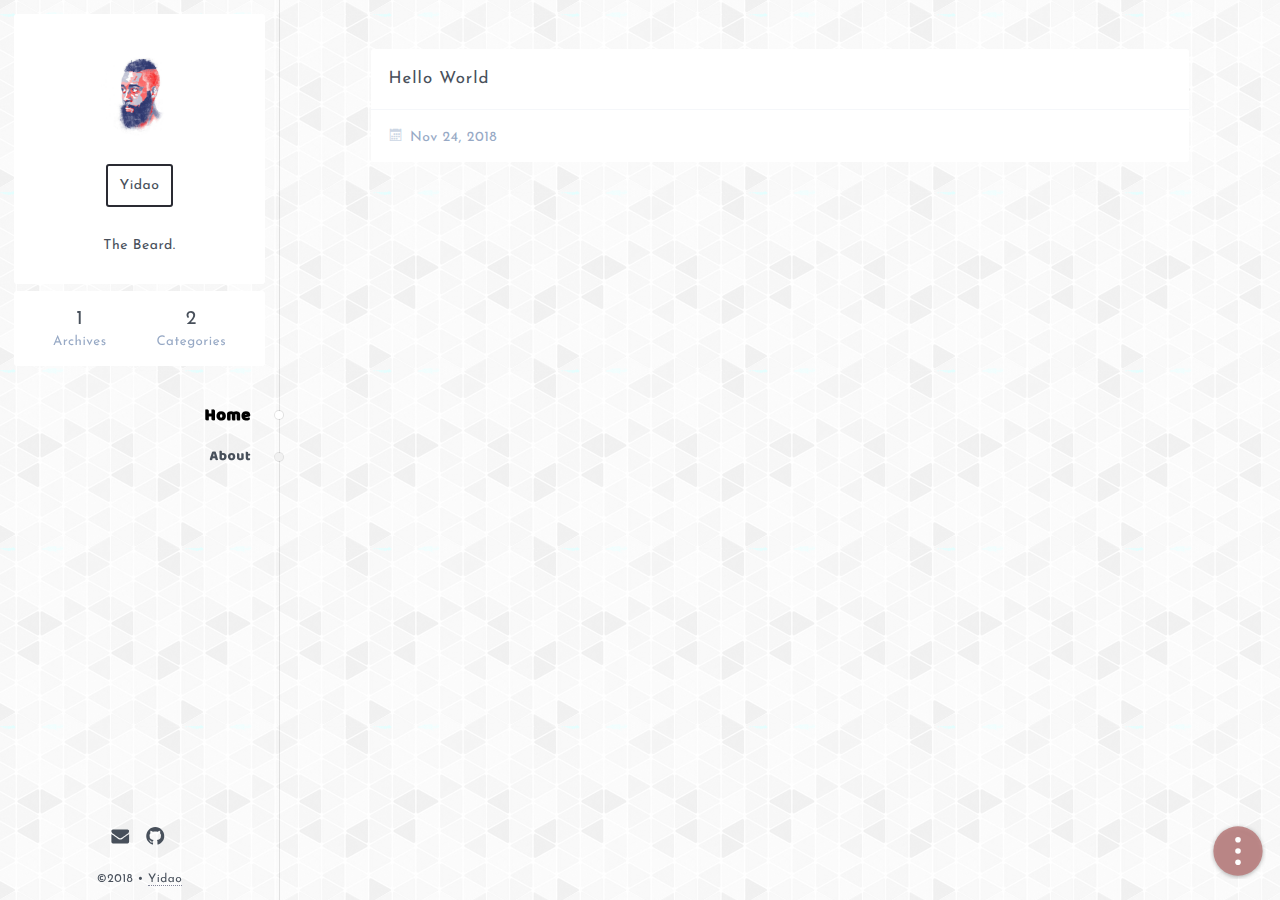
==== commit 62bda6b3: "Site updated: 2018-11-24 17:44:33" ====
--- a/index.html
+++ b/index.html
@@ -21,7 +21,7 @@
 <link rel="stylesheet" href="/theme.f80459d9b8dbd2511aba.css">
 <link rel="stylesheet" href="/fonts.e15b7f98c5fa14803416.css">
 <link rel="stylesheet" href="/styles.33c538ae674b89d5ccc1.css">
-<script src="/config.5c98fb41e1ab82eebd90.js"></script>
+<script src="/config.52e22ae7b520a98ed41d.js"></script>
 </head>
 <body>
 <is-root></is-root>
